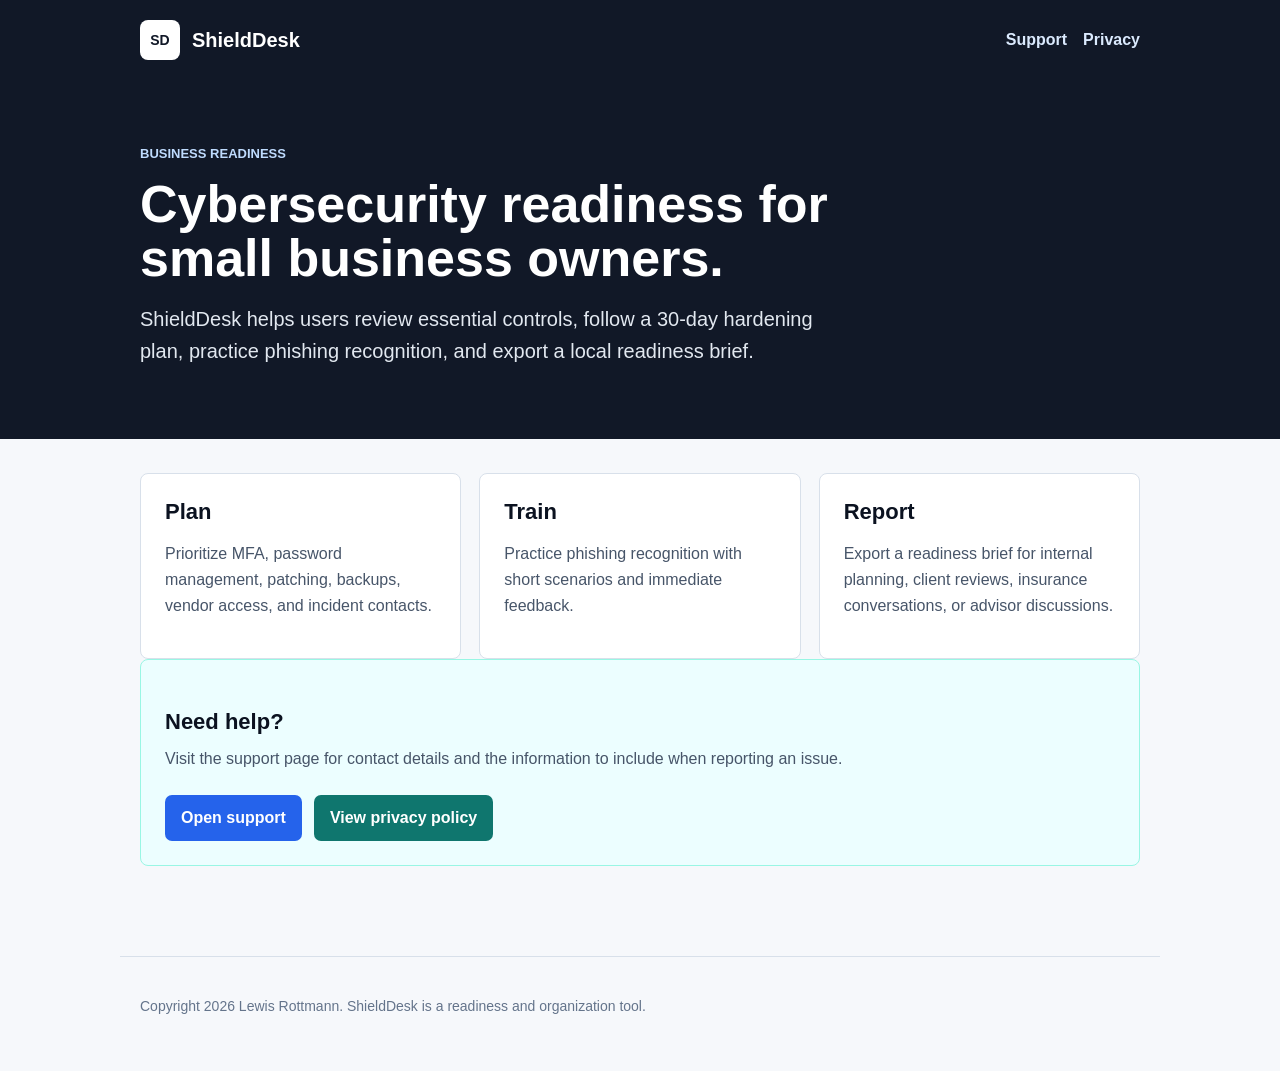
==== index.html @ 0f34b753 "Add ShieldDesk support and privacy site" ====
<!doctype html>
<html lang="en">
  <head>
    <meta charset="utf-8" />
    <meta name="viewport" content="width=device-width, initial-scale=1" />
    <title>ShieldDesk</title>
    <meta
      name="description"
      content="ShieldDesk support and privacy information for the local-first cybersecurity readiness app."
    />
    <link rel="stylesheet" href="styles.css" />
  </head>
  <body>
    <header class="site-header">
      <nav class="nav" aria-label="Main navigation">
        <a class="brand" href="index.html">
          <span class="brand-mark">SD</span>
          <span>ShieldDesk</span>
        </a>
        <div class="nav-links">
          <a href="support.html">Support</a>
          <a href="privacy.html">Privacy</a>
        </div>
      </nav>
      <section class="hero">
        <div class="hero-label">Business readiness</div>
        <h1>Cybersecurity readiness for small business owners.</h1>
        <p>
          ShieldDesk helps users review essential controls, follow a 30-day
          hardening plan, practice phishing recognition, and export a local
          readiness brief.
        </p>
      </section>
    </header>

    <main class="main">
      <section class="grid" aria-label="ShieldDesk capabilities">
        <article class="card">
          <h2>Plan</h2>
          <p>
            Prioritize MFA, password management, patching, backups, vendor
            access, and incident contacts.
          </p>
        </article>
        <article class="card">
          <h2>Train</h2>
          <p>
            Practice phishing recognition with short scenarios and immediate
            feedback.
          </p>
        </article>
        <article class="card">
          <h2>Report</h2>
          <p>
            Export a readiness brief for internal planning, client reviews,
            insurance conversations, or advisor discussions.
          </p>
        </article>
      </section>

      <section class="content-card callout">
        <h2>Need help?</h2>
        <p>
          Visit the support page for contact details and the information to
          include when reporting an issue.
        </p>
        <div class="button-row">
          <a class="button" href="support.html">Open support</a>
          <a class="button secondary" href="privacy.html">View privacy policy</a>
        </div>
      </section>
    </main>

    <footer class="footer">
      <p class="small">Copyright 2026 Lewis Rottmann. ShieldDesk is a readiness and organization tool.</p>
    </footer>
  </body>
</html>
---- styles.css ----
:root {
  color-scheme: light;
  --bg: #f6f8fb;
  --panel: #ffffff;
  --ink: #0b1220;
  --muted: #475569;
  --line: #d8e0ea;
  --blue: #2563eb;
  --teal: #0f766e;
  --dark: #111827;
}

* {
  box-sizing: border-box;
}

body {
  background: var(--bg);
  color: var(--ink);
  font-family: Arial, Helvetica, sans-serif;
  line-height: 1.6;
  margin: 0;
}

a {
  color: var(--blue);
  font-weight: 700;
  text-decoration: none;
}

a:hover {
  text-decoration: underline;
}

.site-header {
  background: var(--dark);
  color: #ffffff;
}

.nav {
  align-items: center;
  display: flex;
  gap: 24px;
  justify-content: space-between;
  margin: 0 auto;
  max-width: 1040px;
  padding: 20px;
}

.brand {
  align-items: center;
  color: #ffffff;
  display: flex;
  font-size: 20px;
  font-weight: 900;
  gap: 12px;
  letter-spacing: 0;
}

.brand-mark {
  align-items: center;
  background: #ffffff;
  border-radius: 8px;
  color: var(--dark);
  display: inline-flex;
  font-size: 14px;
  font-weight: 900;
  height: 40px;
  justify-content: center;
  width: 40px;
}

.nav-links {
  display: flex;
  flex-wrap: wrap;
  gap: 16px;
}

.nav-links a {
  color: #dbeafe;
}

.hero {
  margin: 0 auto;
  max-width: 1040px;
  padding: 64px 20px 72px;
}

.hero-label {
  color: #bfdbfe;
  font-size: 13px;
  font-weight: 900;
  letter-spacing: 0;
  text-transform: uppercase;
}

.hero h1 {
  font-size: 52px;
  line-height: 1.04;
  margin: 12px 0 18px;
  max-width: 760px;
}

.hero p {
  color: #e2e8f0;
  font-size: 20px;
  margin: 0;
  max-width: 720px;
}

.main {
  margin: 0 auto;
  max-width: 1040px;
  padding: 34px 20px 72px;
}

.grid {
  display: grid;
  gap: 18px;
  grid-template-columns: repeat(3, 1fr);
}

.card,
.content-card {
  background: var(--panel);
  border: 1px solid var(--line);
  border-radius: 8px;
  padding: 24px;
}

.card h2,
.content-card h2 {
  font-size: 22px;
  line-height: 1.25;
  margin: 0 0 10px;
}

.card p,
.content-card p,
.content-card li {
  color: var(--muted);
}

.content-card {
  margin-bottom: 18px;
}

.content-card h1 {
  font-size: 40px;
  line-height: 1.12;
  margin: 0 0 8px;
}

.content-card h2 {
  margin-top: 24px;
}

.content-card p {
  margin: 0 0 14px;
}

.content-card ul {
  margin-bottom: 0;
  padding-left: 22px;
}

.callout {
  background: #ecfeff;
  border-color: #99f6e4;
}

.button-row {
  display: flex;
  flex-wrap: wrap;
  gap: 12px;
  margin-top: 24px;
}

.button {
  align-items: center;
  background: var(--blue);
  border-radius: 7px;
  color: #ffffff;
  display: inline-flex;
  font-weight: 900;
  min-height: 44px;
  padding: 10px 16px;
}

.button.secondary {
  background: var(--teal);
}

.footer {
  border-top: 1px solid var(--line);
  color: var(--muted);
  margin: 0 auto;
  max-width: 1040px;
  padding: 24px 20px 40px;
}

.small {
  color: #64748b;
  font-size: 14px;
}

@media (max-width: 760px) {
  .nav {
    align-items: flex-start;
    flex-direction: column;
  }

  .hero {
    padding-top: 44px;
  }

  .hero h1 {
    font-size: 38px;
  }

  .hero p {
    font-size: 18px;
  }

  .grid {
    grid-template-columns: 1fr;
  }
}
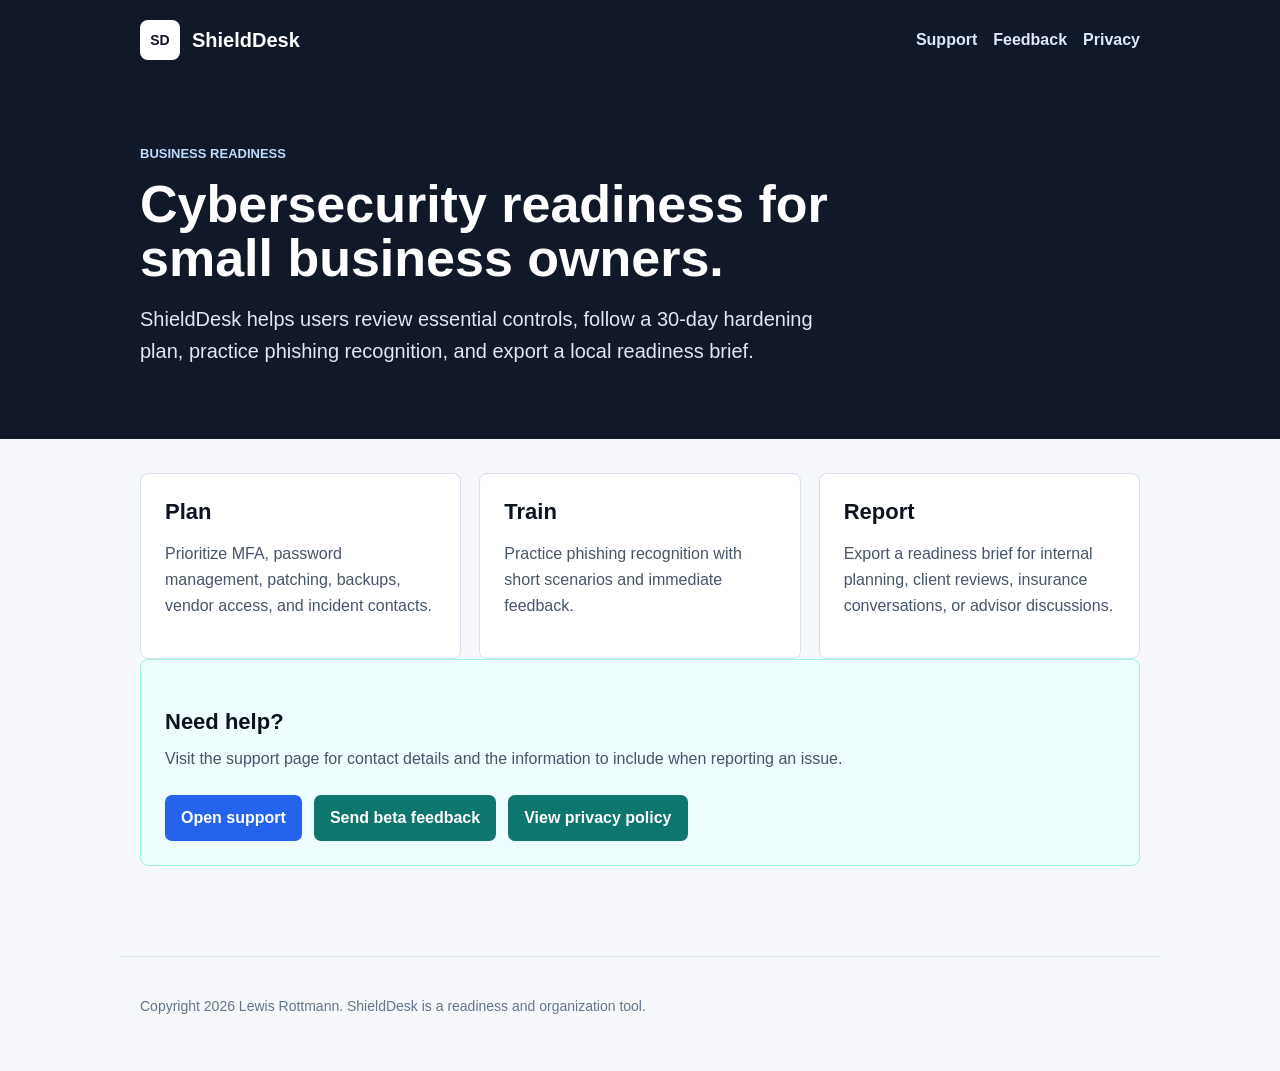
==== commit d5305622: "Add ShieldDesk beta feedback page" ====
--- a/index.html
+++ b/index.html
@@ -19,6 +19,7 @@
         </a>
         <div class="nav-links">
           <a href="support.html">Support</a>
+          <a href="feedback.html">Feedback</a>
           <a href="privacy.html">Privacy</a>
         </div>
       </nav>
@@ -66,6 +67,7 @@
         </p>
         <div class="button-row">
           <a class="button" href="support.html">Open support</a>
+          <a class="button secondary" href="feedback.html">Send beta feedback</a>
           <a class="button secondary" href="privacy.html">View privacy policy</a>
         </div>
       </section>
--- a/styles.css
+++ b/styles.css
@@ -164,6 +164,25 @@
   padding-left: 22px;
 }
 
+.question-list {
+  color: var(--muted);
+  margin: 0 0 8px;
+  padding-left: 22px;
+}
+
+.template-block {
+  background: #0f172a;
+  border-radius: 8px;
+  color: #e2e8f0;
+  font-family: Consolas, "Courier New", monospace;
+  font-size: 15px;
+  line-height: 1.55;
+  margin: 14px 0 0;
+  overflow-x: auto;
+  padding: 18px;
+  white-space: pre-wrap;
+}
+
 .callout {
   background: #ecfeff;
   border-color: #99f6e4;
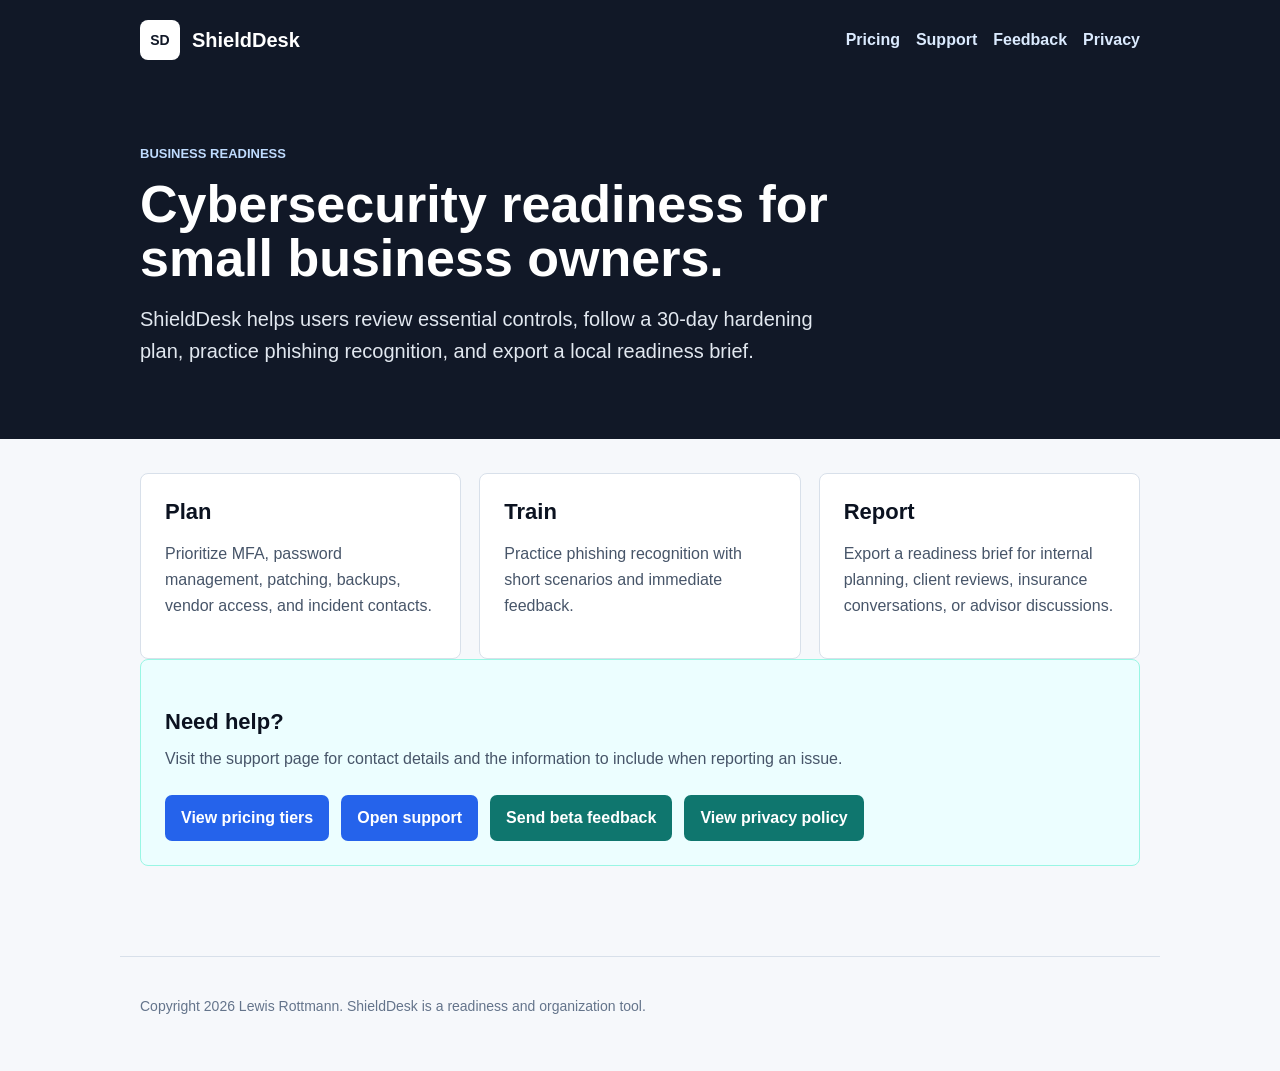
==== commit ca46155b: "Add ShieldDesk pricing tiers" ====
--- a/index.html
+++ b/index.html
@@ -18,6 +18,7 @@
           <span>ShieldDesk</span>
         </a>
         <div class="nav-links">
+          <a href="pricing.html">Pricing</a>
           <a href="support.html">Support</a>
           <a href="feedback.html">Feedback</a>
           <a href="privacy.html">Privacy</a>
@@ -66,6 +67,7 @@
           include when reporting an issue.
         </p>
         <div class="button-row">
+          <a class="button" href="pricing.html">View pricing tiers</a>
           <a class="button" href="support.html">Open support</a>
           <a class="button secondary" href="feedback.html">Send beta feedback</a>
           <a class="button secondary" href="privacy.html">View privacy policy</a>
--- a/styles.css
+++ b/styles.css
@@ -210,6 +210,216 @@
   background: var(--teal);
 }
 
+.pricing-page {
+  background: #070b0c;
+}
+
+.pricing-header {
+  background: #070b0c;
+}
+
+.pricing-hero,
+.pricing-main {
+  margin: 0 auto;
+  max-width: 1240px;
+}
+
+.pricing-hero {
+  padding: 24px 20px 18px;
+}
+
+.hero-lockup {
+  align-items: center;
+  display: flex;
+  gap: 16px;
+}
+
+.product-mark {
+  align-items: center;
+  background:
+    radial-gradient(circle at 50% 44%, #9ff7ee 0 18%, #15b8a6 19% 34%, #132238 35% 56%, #060a11 57%);
+  border: 1px solid #263c4c;
+  border-radius: 14px;
+  box-shadow: 0 14px 24px rgba(0, 0, 0, 0.34);
+  color: transparent;
+  display: inline-flex;
+  flex: 0 0 auto;
+  font-size: 1px;
+  height: 58px;
+  justify-content: center;
+  overflow: hidden;
+  width: 58px;
+}
+
+.product-mark::after {
+  color: #e7fffb;
+  content: "SD";
+  font-size: 13px;
+  font-weight: 900;
+  letter-spacing: 0;
+}
+
+.small-mark {
+  border-radius: 12px;
+  height: 54px;
+  width: 54px;
+}
+
+.danger-label {
+  color: #ff5b63;
+}
+
+.pricing-hero h1 {
+  color: #ffffff;
+  font-size: 40px;
+  line-height: 1.05;
+  margin: 6px 0 0;
+}
+
+.pricing-main {
+  display: grid;
+  gap: 28px;
+  padding: 0 20px 56px;
+}
+
+.pricing-grid {
+  display: grid;
+  gap: 14px;
+  grid-template-columns: repeat(4, minmax(0, 1fr));
+}
+
+.pricing-card,
+.pricing-table-card {
+  background: #171d1f;
+  border: 1px solid #174333;
+  border-radius: 8px;
+  color: #f8fafc;
+}
+
+.pricing-card {
+  display: grid;
+  gap: 16px;
+  min-height: 392px;
+  padding: 24px;
+}
+
+.pricing-card.featured {
+  border-color: #ff5b63;
+}
+
+.tier-label {
+  color: #ff5b63;
+  font-size: 13px;
+  font-weight: 900;
+  letter-spacing: 0.04em;
+  text-transform: uppercase;
+}
+
+.pricing-card h2 {
+  color: #ffffff;
+  font-size: 18px;
+  line-height: 1.25;
+  margin: 0;
+}
+
+.tier-price {
+  color: #ff5b63;
+  display: block;
+  font-size: 28px;
+  line-height: 1.1;
+}
+
+.pricing-card p,
+.pricing-card li,
+.pricing-table td {
+  color: #b7c0c4;
+}
+
+.pricing-card p {
+  margin: 2px 0 8px;
+}
+
+.pricing-card ul {
+  display: grid;
+  gap: 10px;
+  margin: auto 0 0;
+  padding: 0;
+}
+
+.pricing-card li {
+  list-style: none;
+  padding-left: 18px;
+  position: relative;
+}
+
+.pricing-card li::before {
+  background: #3ee184;
+  border-radius: 999px;
+  content: "";
+  height: 7px;
+  left: 0;
+  position: absolute;
+  top: 0.68em;
+  width: 7px;
+}
+
+.pricing-card a {
+  align-self: end;
+  border-bottom: 1px solid #35d27f;
+  color: #4eff94;
+  padding-bottom: 3px;
+  width: fit-content;
+}
+
+.pricing-table-card {
+  display: grid;
+  gap: 24px;
+  padding: 22px;
+}
+
+.compact-lockup h2 {
+  color: #ffffff;
+  font-size: 20px;
+  line-height: 1.28;
+  margin: 6px 0 0;
+}
+
+.pricing-table-wrap {
+  overflow-x: auto;
+}
+
+.pricing-table {
+  border-collapse: collapse;
+  min-width: 980px;
+  width: 100%;
+}
+
+.pricing-table th,
+.pricing-table td {
+  border-top: 1px solid #2a3336;
+  padding: 16px 12px;
+  text-align: left;
+  vertical-align: top;
+}
+
+.pricing-table thead th {
+  border-top: 0;
+  color: #ffffff;
+  font-size: 12px;
+  letter-spacing: 0.04em;
+  text-transform: uppercase;
+}
+
+.pricing-table tbody th {
+  color: #ffffff;
+  font-size: 15px;
+}
+
+.pricing-table td:nth-child(2) {
+  color: #ff686f;
+  font-weight: 900;
+}
+
 .footer {
   border-top: 1px solid var(--line);
   color: var(--muted);
@@ -218,9 +428,26 @@
   padding: 24px 20px 40px;
 }
 
+.pricing-footer {
+  background: #070b0c;
+  border-top-color: #174333;
+  max-width: none;
+}
+
+.pricing-footer p {
+  margin: 0 auto;
+  max-width: 1200px;
+}
+
 .small {
   color: #64748b;
   font-size: 14px;
+}
+
+@media (max-width: 1100px) {
+  .pricing-grid {
+    grid-template-columns: repeat(2, minmax(0, 1fr));
+  }
 }
 
 @media (max-width: 760px) {
@@ -244,4 +471,24 @@
   .grid {
     grid-template-columns: 1fr;
   }
-}
+
+  .pricing-hero h1 {
+    font-size: 34px;
+  }
+
+  .pricing-grid {
+    grid-template-columns: 1fr;
+  }
+
+  .pricing-card {
+    min-height: 0;
+  }
+
+  .hero-lockup {
+    align-items: flex-start;
+  }
+
+  .tier-price {
+    font-size: 25px;
+  }
+}
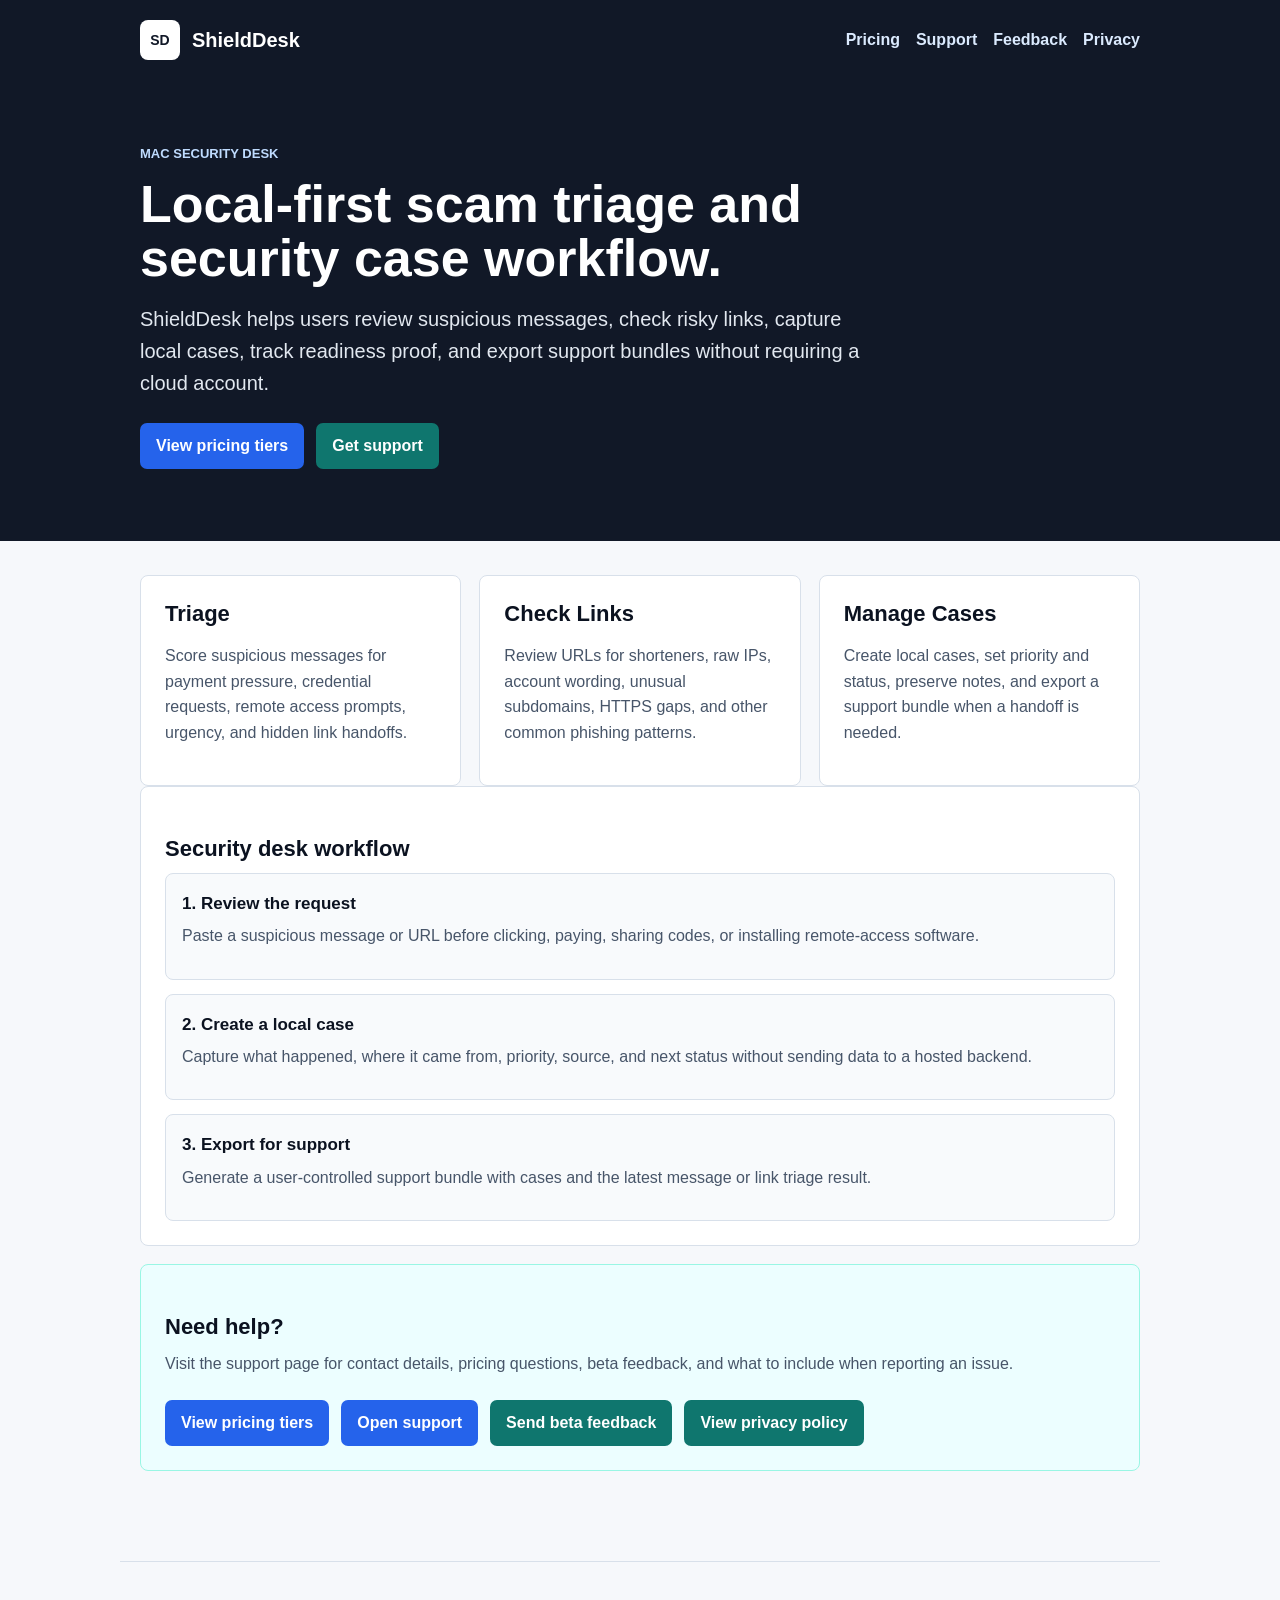
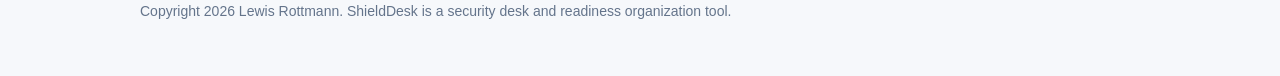
==== commit b0a9b91f: "Align site with security desk workflow" ====
--- a/index.html
+++ b/index.html
@@ -6,7 +6,7 @@
     <title>ShieldDesk</title>
     <meta
       name="description"
-      content="ShieldDesk support and privacy information for the local-first cybersecurity readiness app."
+      content="ShieldDesk is a local-first security desk for suspicious message triage, link checks, local cases, and support bundle export."
     />
     <link rel="stylesheet" href="styles.css" />
   </head>
@@ -25,46 +25,68 @@
         </div>
       </nav>
       <section class="hero">
-        <div class="hero-label">Business readiness</div>
-        <h1>Cybersecurity readiness for small business owners.</h1>
+        <div class="hero-label">Mac security desk</div>
+        <h1>Local-first scam triage and security case workflow.</h1>
         <p>
-          ShieldDesk helps users review essential controls, follow a 30-day
-          hardening plan, practice phishing recognition, and export a local
-          readiness brief.
+          ShieldDesk helps users review suspicious messages, check risky links,
+          capture local cases, track readiness proof, and export support bundles
+          without requiring a cloud account.
         </p>
+        <div class="button-row hero-actions">
+          <a class="button" href="pricing.html">View pricing tiers</a>
+          <a class="button secondary" href="support.html">Get support</a>
+        </div>
       </section>
     </header>
 
     <main class="main">
       <section class="grid" aria-label="ShieldDesk capabilities">
         <article class="card">
-          <h2>Plan</h2>
+          <h2>Triage</h2>
           <p>
-            Prioritize MFA, password management, patching, backups, vendor
-            access, and incident contacts.
+            Score suspicious messages for payment pressure, credential requests,
+            remote access prompts, urgency, and hidden link handoffs.
           </p>
         </article>
         <article class="card">
-          <h2>Train</h2>
+          <h2>Check Links</h2>
           <p>
-            Practice phishing recognition with short scenarios and immediate
-            feedback.
+            Review URLs for shorteners, raw IPs, account wording, unusual
+            subdomains, HTTPS gaps, and other common phishing patterns.
           </p>
         </article>
         <article class="card">
-          <h2>Report</h2>
+          <h2>Manage Cases</h2>
           <p>
-            Export a readiness brief for internal planning, client reviews,
-            insurance conversations, or advisor discussions.
+            Create local cases, set priority and status, preserve notes, and
+            export a support bundle when a handoff is needed.
           </p>
         </article>
+      </section>
+
+      <section class="content-card">
+        <h2>Security desk workflow</h2>
+        <div class="feature-list">
+          <div>
+            <strong>1. Review the request</strong>
+            <p>Paste a suspicious message or URL before clicking, paying, sharing codes, or installing remote-access software.</p>
+          </div>
+          <div>
+            <strong>2. Create a local case</strong>
+            <p>Capture what happened, where it came from, priority, source, and next status without sending data to a hosted backend.</p>
+          </div>
+          <div>
+            <strong>3. Export for support</strong>
+            <p>Generate a user-controlled support bundle with cases and the latest message or link triage result.</p>
+          </div>
+        </div>
       </section>
 
       <section class="content-card callout">
         <h2>Need help?</h2>
         <p>
-          Visit the support page for contact details and the information to
-          include when reporting an issue.
+          Visit the support page for contact details, pricing questions, beta
+          feedback, and what to include when reporting an issue.
         </p>
         <div class="button-row">
           <a class="button" href="pricing.html">View pricing tiers</a>
@@ -76,7 +98,7 @@
     </main>
 
     <footer class="footer">
-      <p class="small">Copyright 2026 Lewis Rottmann. ShieldDesk is a readiness and organization tool.</p>
+      <p class="small">Copyright 2026 Lewis Rottmann. ShieldDesk is a security desk and readiness organization tool.</p>
     </footer>
   </body>
 </html>
--- a/styles.css
+++ b/styles.css
@@ -106,6 +106,10 @@
   font-size: 20px;
   margin: 0;
   max-width: 720px;
+}
+
+.hero-actions {
+  margin-top: 28px;
 }
 
 .main {
@@ -186,6 +190,25 @@
 .callout {
   background: #ecfeff;
   border-color: #99f6e4;
+}
+
+.feature-list {
+  display: grid;
+  gap: 14px;
+}
+
+.feature-list div {
+  background: #f8fafc;
+  border: 1px solid var(--line);
+  border-radius: 8px;
+  padding: 16px;
+}
+
+.feature-list strong {
+  color: var(--ink);
+  display: block;
+  font-size: 17px;
+  margin-bottom: 6px;
 }
 
 .button-row {
